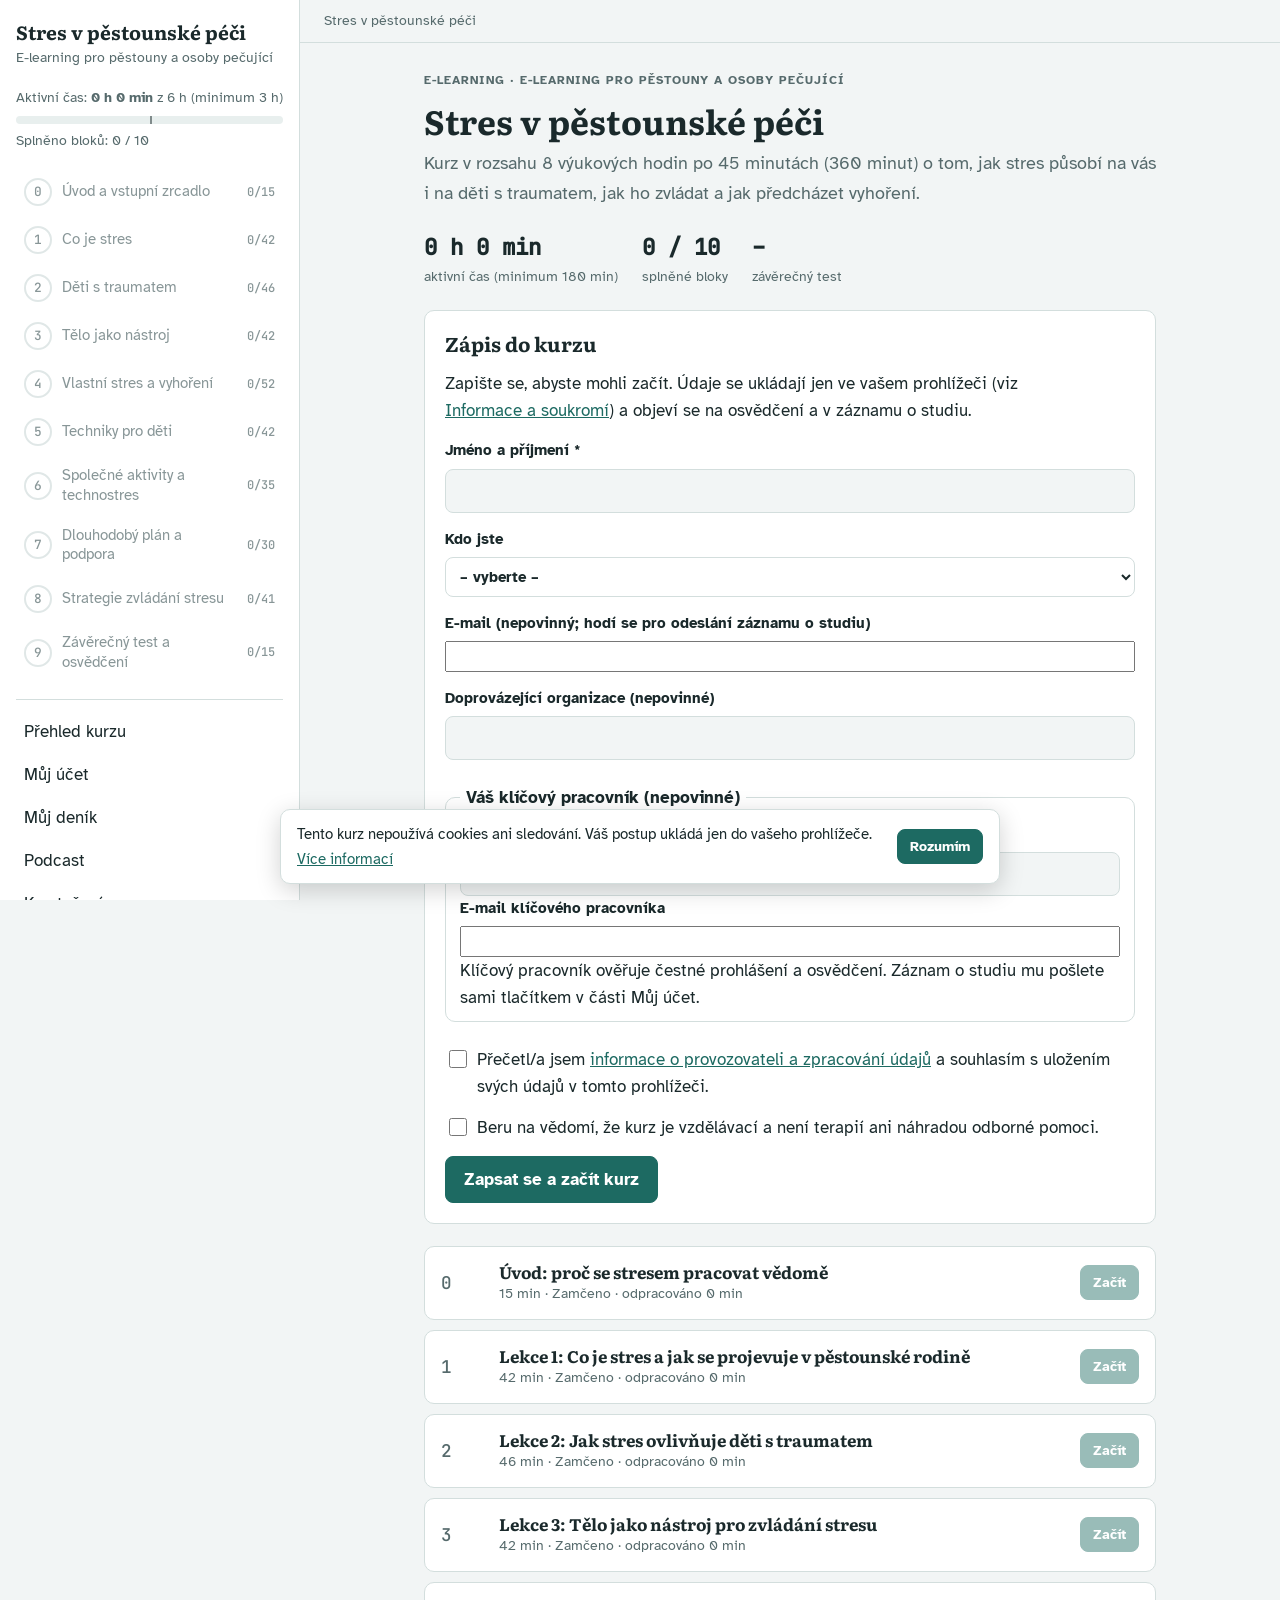
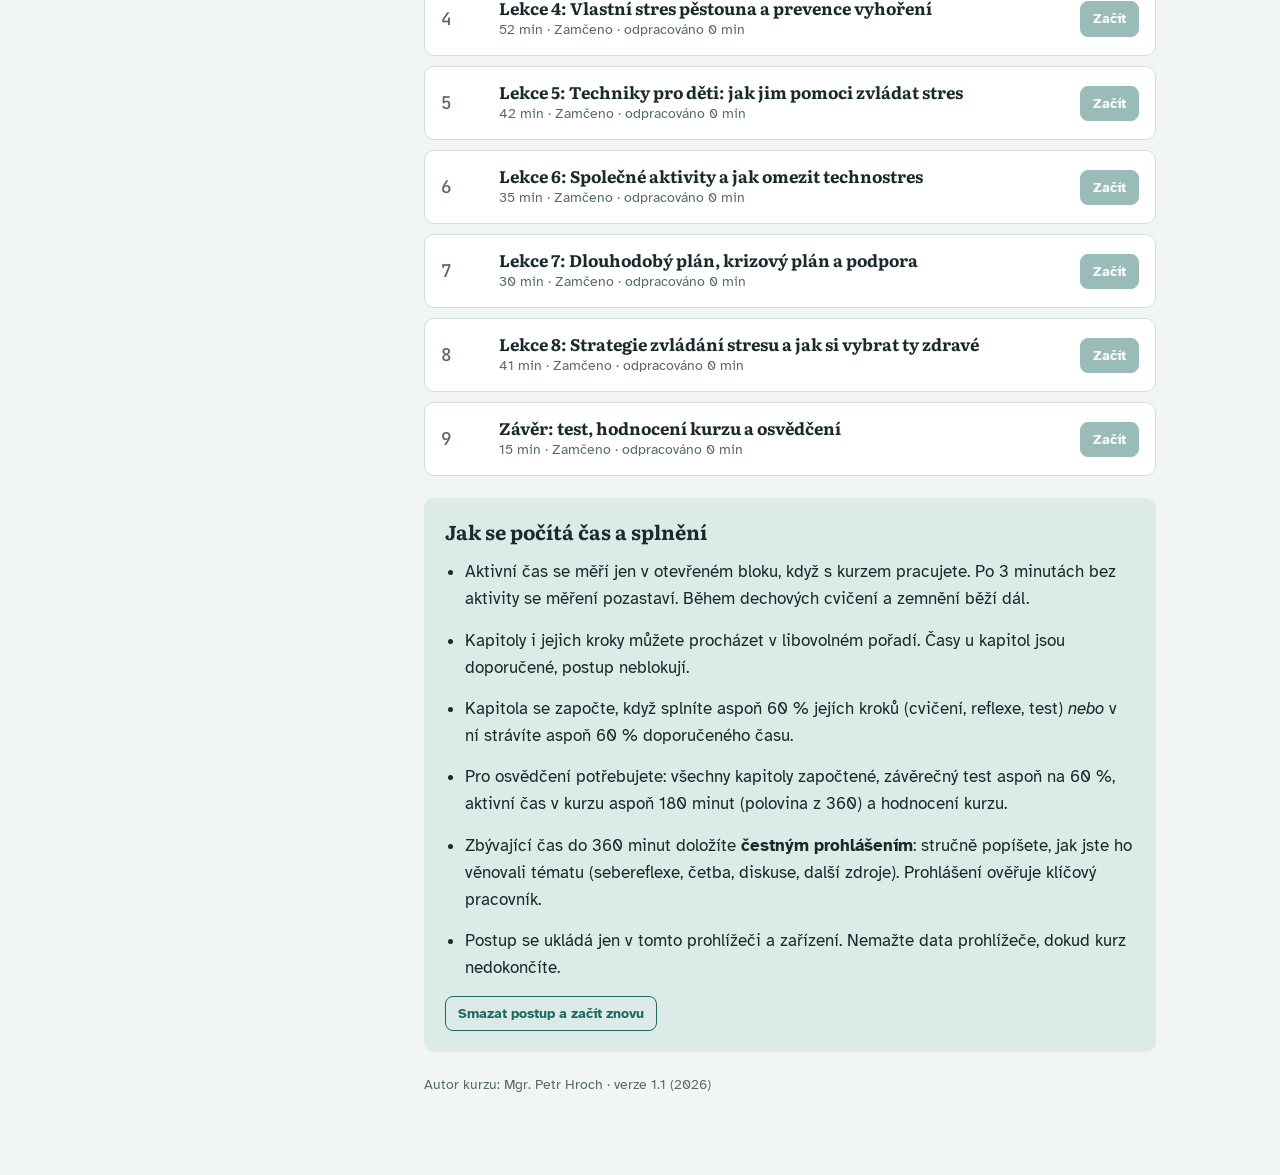
==== v1.1/index.html @ f4bc8dc5 "Obnovena verze 1.0 v koreni, verze 1.1 ve slozce v1.1/, workflow nasazuje i fonts a download Co-Auth" ====
<!doctype html>
<html lang="cs">
<head>
<meta charset="utf-8">
<meta name="viewport" content="width=device-width, initial-scale=1, viewport-fit=cover">
<title>Stres v pěstounské péči</title>
<meta name="description" content="E-learningový kurz pro pěstouny a osoby pečující: Stres v pěstounské péči (8 výukových hodin).">
<link rel="icon" href="data:image/svg+xml,%3Csvg xmlns=%22http://www.w3.org/2000/svg%22 viewBox=%220 0 32 32%22%3E%3Ccircle cx=%2216%22 cy=%2216%22 r=%2215%22 fill=%22%231d6a62%22/%3E%3Ccircle cx=%2216%22 cy=%2216%22 r=%226%22 fill=%22%23f3e6cf%22/%3E%3C/svg%3E">
<link rel="stylesheet" href="css/fonts.css">
<link rel="stylesheet" href="css/style.css">
</head>
<body>
<div id="app" class="shell">
  <noscript>Kurz potřebuje zapnutý JavaScript.</noscript>
</div>
<script src="js/content-1.js"></script>
<script src="js/content-2.js"></script>
<script src="js/content-3.js"></script>
<script src="js/content-4.js"></script>
<script src="js/content-notes.js"></script>
<script src="js/content-podcast.js"></script>
<script src="js/downloads.js"></script>
<script src="js/avatars.js"></script>
<script src="js/audio.js"></script>
<script src="js/app.js"></script>
</body>
</html>
---- v1.1/css/fonts.css ----
/* Písma přibalená k aplikaci (bez dotazů na cizí servery). Atkinson Hyperlegible, Literata, JetBrains Mono: SIL Open Font License 1.1 (balíčky @fontsource). */
@font-face { font-family: 'Atkinson Hyperlegible'; font-style: normal; font-weight: 400; font-display: swap; src: url('../fonts/atkinson-hyperlegible-latin-ext-400-normal.woff2') format('woff2'); unicode-range: U+0100-02BA,U+02BD-02C5,U+02C7-02CC,U+02CE-02D7,U+02DD-02FF,U+0304,U+0308,U+0329,U+1D00-1DBF,U+1E00-1E9F,U+1EF2-1EFF,U+2020,U+20A0-20AB,U+20AD-20C0,U+2113,U+2C60-2C7F,U+A720-A7FF; }
@font-face { font-family: 'Atkinson Hyperlegible'; font-style: normal; font-weight: 400; font-display: swap; src: url('../fonts/atkinson-hyperlegible-latin-400-normal.woff2') format('woff2'); unicode-range: U+0000-00FF,U+0131,U+0152-0153,U+02BB-02BC,U+02C6,U+02DA,U+02DC,U+0304,U+0308,U+0329,U+2000-206F,U+20AC,U+2122,U+2191,U+2193,U+2212,U+2215,U+FEFF,U+FFFD; }
@font-face { font-family: 'Atkinson Hyperlegible'; font-style: italic; font-weight: 400; font-display: swap; src: url('../fonts/atkinson-hyperlegible-latin-ext-400-italic.woff2') format('woff2'); unicode-range: U+0100-02BA,U+02BD-02C5,U+02C7-02CC,U+02CE-02D7,U+02DD-02FF,U+0304,U+0308,U+0329,U+1D00-1DBF,U+1E00-1E9F,U+1EF2-1EFF,U+2020,U+20A0-20AB,U+20AD-20C0,U+2113,U+2C60-2C7F,U+A720-A7FF; }
@font-face { font-family: 'Atkinson Hyperlegible'; font-style: italic; font-weight: 400; font-display: swap; src: url('../fonts/atkinson-hyperlegible-latin-400-italic.woff2') format('woff2'); unicode-range: U+0000-00FF,U+0131,U+0152-0153,U+02BB-02BC,U+02C6,U+02DA,U+02DC,U+0304,U+0308,U+0329,U+2000-206F,U+20AC,U+2122,U+2191,U+2193,U+2212,U+2215,U+FEFF,U+FFFD; }
@font-face { font-family: 'Atkinson Hyperlegible'; font-style: normal; font-weight: 700; font-display: swap; src: url('../fonts/atkinson-hyperlegible-latin-ext-700-normal.woff2') format('woff2'); unicode-range: U+0100-02BA,U+02BD-02C5,U+02C7-02CC,U+02CE-02D7,U+02DD-02FF,U+0304,U+0308,U+0329,U+1D00-1DBF,U+1E00-1E9F,U+1EF2-1EFF,U+2020,U+20A0-20AB,U+20AD-20C0,U+2113,U+2C60-2C7F,U+A720-A7FF; }
@font-face { font-family: 'Atkinson Hyperlegible'; font-style: normal; font-weight: 700; font-display: swap; src: url('../fonts/atkinson-hyperlegible-latin-700-normal.woff2') format('woff2'); unicode-range: U+0000-00FF,U+0131,U+0152-0153,U+02BB-02BC,U+02C6,U+02DA,U+02DC,U+0304,U+0308,U+0329,U+2000-206F,U+20AC,U+2122,U+2191,U+2193,U+2212,U+2215,U+FEFF,U+FFFD; }
@font-face { font-family: 'Atkinson Hyperlegible'; font-style: italic; font-weight: 700; font-display: swap; src: url('../fonts/atkinson-hyperlegible-latin-ext-700-italic.woff2') format('woff2'); unicode-range: U+0100-02BA,U+02BD-02C5,U+02C7-02CC,U+02CE-02D7,U+02DD-02FF,U+0304,U+0308,U+0329,U+1D00-1DBF,U+1E00-1E9F,U+1EF2-1EFF,U+2020,U+20A0-20AB,U+20AD-20C0,U+2113,U+2C60-2C7F,U+A720-A7FF; }
@font-face { font-family: 'Atkinson Hyperlegible'; font-style: italic; font-weight: 700; font-display: swap; src: url('../fonts/atkinson-hyperlegible-latin-700-italic.woff2') format('woff2'); unicode-range: U+0000-00FF,U+0131,U+0152-0153,U+02BB-02BC,U+02C6,U+02DA,U+02DC,U+0304,U+0308,U+0329,U+2000-206F,U+20AC,U+2122,U+2191,U+2193,U+2212,U+2215,U+FEFF,U+FFFD; }
@font-face { font-family: 'Literata'; font-style: normal; font-weight: 500; font-display: swap; src: url('../fonts/literata-latin-ext-500-normal.woff2') format('woff2'); unicode-range: U+0100-02BA,U+02BD-02C5,U+02C7-02CC,U+02CE-02D7,U+02DD-02FF,U+0304,U+0308,U+0329,U+1D00-1DBF,U+1E00-1E9F,U+1EF2-1EFF,U+2020,U+20A0-20AB,U+20AD-20C0,U+2113,U+2C60-2C7F,U+A720-A7FF; }
@font-face { font-family: 'Literata'; font-style: normal; font-weight: 500; font-display: swap; src: url('../fonts/literata-latin-500-normal.woff2') format('woff2'); unicode-range: U+0000-00FF,U+0131,U+0152-0153,U+02BB-02BC,U+02C6,U+02DA,U+02DC,U+0304,U+0308,U+0329,U+2000-206F,U+20AC,U+2122,U+2191,U+2193,U+2212,U+2215,U+FEFF,U+FFFD; }
@font-face { font-family: 'Literata'; font-style: normal; font-weight: 700; font-display: swap; src: url('../fonts/literata-latin-ext-700-normal.woff2') format('woff2'); unicode-range: U+0100-02BA,U+02BD-02C5,U+02C7-02CC,U+02CE-02D7,U+02DD-02FF,U+0304,U+0308,U+0329,U+1D00-1DBF,U+1E00-1E9F,U+1EF2-1EFF,U+2020,U+20A0-20AB,U+20AD-20C0,U+2113,U+2C60-2C7F,U+A720-A7FF; }
@font-face { font-family: 'Literata'; font-style: normal; font-weight: 700; font-display: swap; src: url('../fonts/literata-latin-700-normal.woff2') format('woff2'); unicode-range: U+0000-00FF,U+0131,U+0152-0153,U+02BB-02BC,U+02C6,U+02DA,U+02DC,U+0304,U+0308,U+0329,U+2000-206F,U+20AC,U+2122,U+2191,U+2193,U+2212,U+2215,U+FEFF,U+FFFD; }
@font-face { font-family: 'JetBrains Mono'; font-style: normal; font-weight: 500; font-display: swap; src: url('../fonts/jetbrains-mono-latin-ext-500-normal.woff2') format('woff2'); unicode-range: U+0100-02BA,U+02BD-02C5,U+02C7-02CC,U+02CE-02D7,U+02DD-02FF,U+0304,U+0308,U+0329,U+1D00-1DBF,U+1E00-1E9F,U+1EF2-1EFF,U+2020,U+20A0-20AB,U+20AD-20C0,U+2113,U+2C60-2C7F,U+A720-A7FF; }
@font-face { font-family: 'JetBrains Mono'; font-style: normal; font-weight: 500; font-display: swap; src: url('../fonts/jetbrains-mono-latin-500-normal.woff2') format('woff2'); unicode-range: U+0000-00FF,U+0131,U+0152-0153,U+02BB-02BC,U+02C6,U+02DA,U+02DC,U+0304,U+0308,U+0329,U+2000-206F,U+20AC,U+2122,U+2191,U+2193,U+2212,U+2215,U+FEFF,U+FFFD; }
---- v1.1/css/style.css ----
/* Layout: kurzová mapa vlevo (na mobilu výsuvná), čtecí sloupec ~68 znaků, horní lišta s měřením aktivního času.
   Barvy nesou význam „žebříku nervového systému“: klid (zelená), poplach (jantar), zamrznutí (břidlicově fialová). */
:root {
  --bg: #f2f5f5;
  --surface: #ffffff;
  --surface-2: #e8efee;
  --ink: #1a292b;
  --muted: #566a6c;
  --line: #d3dedd;
  --accent: #1d6a62;
  --accent-ink: #ffffff;
  --accent-soft: #dcebe8;
  --calm: #2f8150;
  --alert: #a8650f;
  --freeze: #5f5893;
  --danger: #b03a2e;
  --font-display: "Literata", Georgia, "Times New Roman", serif;
  --font-body: "Atkinson Hyperlegible", "Segoe UI", system-ui, -apple-system, sans-serif;
  --font-mono: "JetBrains Mono", ui-monospace, "SFMono-Regular", Menlo, Consolas, monospace;
  --step--1: 0.875rem;
  --step-0: 1.0625rem;
  --step-1: 1.25rem;
  --step-2: 1.6rem;
  --step-3: 2.1rem;
  --radius: 10px;
  --sidebar: 300px;
}
@media (prefers-color-scheme: dark) {
  :root:not([data-theme="light"]) {
    --bg: #0f1719; --surface: #162123; --surface-2: #1c2a2c; --ink: #e2ecec; --muted: #9db0b1;
    --line: #2a3b3d; --accent: #62b9ad; --accent-ink: #0b1517; --accent-soft: #1a3431;
    --calm: #72c690; --alert: #e3a64f; --freeze: #aaa3d6; --danger: #ef7d70;
    color-scheme: dark;
  }
}
:root[data-theme="dark"] {
  --bg: #0f1719; --surface: #162123; --surface-2: #1c2a2c; --ink: #e2ecec; --muted: #9db0b1;
  --line: #2a3b3d; --accent: #62b9ad; --accent-ink: #0b1517; --accent-soft: #1a3431;
  --calm: #72c690; --alert: #e3a64f; --freeze: #aaa3d6; --danger: #ef7d70;
  color-scheme: dark;
}

* { box-sizing: border-box; }
html, body { height: 100%; }
body {
  margin: 0;
  background: var(--bg);
  color: var(--ink);
  font-family: var(--font-body);
  font-size: var(--step-0);
  line-height: 1.6;
}
a { color: var(--accent); }
h1, h2, h3, h4 { font-family: var(--font-display); line-height: 1.25; text-wrap: balance; margin: 0; }
h1 { font-size: var(--step-3); }
h2 { font-size: var(--step-2); }
h3 { font-size: var(--step-1); }
p { margin: 0; }
button, input, textarea, select { font: inherit; color: inherit; }
:focus-visible { outline: 3px solid var(--accent); outline-offset: 2px; }

/* ---------- shell ---------- */
.shell { display: grid; grid-template-columns: var(--sidebar) minmax(0, 1fr); min-height: 100%; }
.sidebar {
  background: var(--surface);
  border-right: 1px solid var(--line);
  padding: 20px 16px 32px;
  display: flex; flex-direction: column; gap: 18px;
  position: sticky; top: 0; height: 100vh; overflow-y: auto;
}
.brand { display: flex; flex-direction: column; gap: 4px; }
.brand-title { font-family: var(--font-display); font-weight: 700; font-size: 1.2rem; line-height: 1.2; }
.brand-sub { font-size: var(--step--1); color: var(--muted); }
.overall { display: flex; flex-direction: column; gap: 6px; font-size: var(--step--1); color: var(--muted); }
.bar { height: 8px; background: var(--surface-2); border-radius: 99px; overflow: hidden; }
.bar > span { display: block; height: 100%; background: var(--accent); border-radius: 99px; transition: width .4s; }
.nav { display: flex; flex-direction: column; gap: 4px; list-style: none; margin: 0; padding: 0; }
.nav-item {
  display: grid; grid-template-columns: 28px minmax(0,1fr) auto; gap: 10px; align-items: center;
  width: 100%; text-align: left; background: none; border: 0; border-radius: 8px; padding: 8px;
  cursor: pointer; color: var(--ink);
}
.nav-item:hover:not([disabled]) { background: var(--surface-2); }
.nav-item[aria-current="true"] { background: var(--accent-soft); }
.nav-item[disabled] { color: var(--muted); cursor: not-allowed; opacity: .7; }
.nav-num {
  width: 28px; height: 28px; border-radius: 50%; display: grid; place-items: center;
  font-family: var(--font-mono); font-size: .8rem; border: 2px solid var(--line);
}
.nav-item.done .nav-num { background: var(--calm); border-color: var(--calm); color: var(--surface); }
.nav-item.active .nav-num { border-color: var(--accent); }
.nav-label { font-size: .95rem; line-height: 1.3; }
.nav-min { font-family: var(--font-mono); font-size: .75rem; color: var(--muted); font-variant-numeric: tabular-nums; }
.side-links { display: flex; flex-direction: column; gap: 4px; border-top: 1px solid var(--line); padding-top: 12px; }
.side-links button { background: none; border: 0; text-align: left; padding: 6px 8px; border-radius: 8px; cursor: pointer; color: var(--ink); }
.side-links button:hover { background: var(--surface-2); }
.side-links button[disabled] { color: var(--muted); cursor: not-allowed; }

.main { min-width: 0; display: flex; flex-direction: column; }
.topbar {
  position: sticky; top: env(safe-area-inset-top, 0px); z-index: 5;
  display: flex; flex-wrap: wrap; align-items: center; gap: 10px 16px; justify-content: space-between;
  background: color-mix(in srgb, var(--bg) 88%, transparent);
  backdrop-filter: blur(6px);
  border-bottom: 1px solid var(--line);
  padding: 10px 24px;
}
.btn.menu-btn { display: none; }
.panel ul, .panel ol { margin: 0; }
.crumbs { font-size: var(--step--1); color: var(--muted); min-width: 0; }
.clock {
  display: inline-flex; align-items: center; gap: 8px; font-family: var(--font-mono); font-size: .85rem;
  font-variant-numeric: tabular-nums; background: var(--surface); border: 1px solid var(--line);
  border-radius: 99px; padding: 4px 12px;
}
.clock .dot { width: 8px; height: 8px; border-radius: 50%; background: var(--muted); }
.clock.running .dot { background: var(--calm); }
.clock.met { border-color: var(--calm); }

.content { width: 100%; max-width: 780px; margin: 0 auto; padding: 28px 24px 80px; display: flex; flex-direction: column; gap: 22px; }
.banner {
  background: var(--accent-soft); border: 1px solid var(--line); border-radius: var(--radius);
  padding: 10px 14px; font-size: var(--step--1);
}
.banner.warn { background: color-mix(in srgb, var(--alert) 14%, var(--surface)); }

.eyebrow { font-size: .78rem; letter-spacing: .08em; text-transform: uppercase; color: var(--muted); font-weight: 700; }
.lede { font-size: 1.15rem; color: var(--muted); }
.prose { display: flex; flex-direction: column; gap: 14px; max-width: 68ch; }
.prose h3 { margin-top: 10px; }
.prose ul, .prose ol { margin: 0; padding-left: 1.3em; display: flex; flex-direction: column; gap: 6px; }
.prose blockquote {
  margin: 0; padding: 12px 16px; border-left: 4px solid var(--accent); background: var(--surface);
  border-radius: 0 var(--radius) var(--radius) 0;
}
.prose .note { font-size: var(--step--1); color: var(--muted); }
.prose table { border-collapse: collapse; width: 100%; font-size: .95rem; }
.prose th, .prose td { border-bottom: 1px solid var(--line); padding: 8px 6px; text-align: left; vertical-align: top; }
.table-wrap { overflow-x: auto; }

.tag { display: inline-block; font-size: .72rem; font-weight: 700; letter-spacing: .05em; text-transform: uppercase; padding: 2px 8px; border-radius: 99px; border: 1px solid currentColor; }
.tag.fact { color: var(--calm); }
.tag.probable { color: var(--alert); }
.tag.hyp { color: var(--freeze); }
.calm { color: var(--calm); } .alert { color: var(--alert); } .freeze { color: var(--freeze); }

.panel { background: var(--surface); border: 1px solid var(--line); border-radius: var(--radius); padding: 20px; display: flex; flex-direction: column; gap: 14px; }
.panel.soft { background: var(--accent-soft); border-color: transparent; }

/* step header + pager */
.step-head { display: flex; flex-direction: column; gap: 8px; }
.steps { display: flex; flex-wrap: wrap; gap: 6px; }
.step-dot {
  border: 1px solid var(--line); background: var(--surface); border-radius: 99px; min-width: 32px; height: 28px;
  font-family: var(--font-mono); font-size: .75rem; cursor: pointer; padding: 0 8px; color: var(--ink);
}
.step-dot.done { background: var(--accent-soft); border-color: var(--accent); }
.step-dot.current { background: var(--accent); color: var(--accent-ink); border-color: var(--accent); }
.step-dot[disabled] { cursor: not-allowed; opacity: .5; }
.pager { display: flex; flex-wrap: wrap; gap: 10px; justify-content: space-between; align-items: center; border-top: 1px solid var(--line); padding-top: 18px; }
.pager .hint { font-size: var(--step--1); color: var(--muted); flex: 1 1 220px; }

.btn {
  display: inline-flex; align-items: center; justify-content: center; gap: 8px;
  border: 1px solid var(--accent); background: var(--accent); color: var(--accent-ink);
  border-radius: 8px; padding: 9px 18px; cursor: pointer; font-weight: 700; text-decoration: none;
}
.btn.ghost { background: transparent; color: var(--accent); }
.btn.small { padding: 5px 12px; font-size: .9rem; }
.btn[disabled] { opacity: .45; cursor: not-allowed; }
.row { display: flex; flex-wrap: wrap; gap: 10px; align-items: center; }

/* scene (scénář) */
.scene { display: flex; flex-direction: column; gap: 14px; }
.slug { font-family: var(--font-mono); font-size: .8rem; letter-spacing: .04em; text-transform: uppercase; color: var(--muted); border-bottom: 1px dashed var(--line); padding-bottom: 8px; }
.line { display: grid; grid-template-columns: 110px minmax(0,1fr); gap: 14px; }
.who { font-family: var(--font-mono); font-size: .78rem; text-transform: uppercase; letter-spacing: .05em; padding-top: 4px; color: var(--muted); }
.who.jan { color: var(--accent); } .who.klara { color: var(--freeze); } .who.marek { color: var(--alert); }
.said { max-width: 60ch; }
.direction { font-style: italic; color: var(--muted); grid-column: 2; }

/* form bits */
label.field { display: flex; flex-direction: column; gap: 6px; font-weight: 700; font-size: .95rem; }
input[type="text"], input[type="date"], textarea, select {
  width: 100%; background: var(--bg); border: 1px solid var(--line); border-radius: 8px; padding: 9px 12px; font-weight: 400;
}
textarea { min-height: 120px; resize: vertical; }
.counter { font-size: .8rem; color: var(--muted); font-family: var(--font-mono); }
.counter.ok { color: var(--calm); }
.checks { display: flex; flex-direction: column; gap: 8px; }
.check { display: grid; grid-template-columns: 22px minmax(0,1fr); gap: 10px; align-items: start; cursor: pointer; }
.check input { width: 18px; height: 18px; margin-top: 4px; accent-color: var(--accent); }

.likert { display: grid; grid-template-columns: minmax(0,1fr) repeat(5, 40px); gap: 6px 4px; align-items: center; }
.likert .lh { font-family: var(--font-mono); font-size: .75rem; text-align: center; color: var(--muted); }
.likert input { width: 20px; height: 20px; justify-self: center; accent-color: var(--accent); }
.likert .stmt { font-size: .95rem; padding-right: 8px; }

.opts { display: flex; flex-direction: column; gap: 8px; }
.opt {
  text-align: left; background: var(--bg); border: 1px solid var(--line); border-radius: 8px; padding: 10px 14px; cursor: pointer; color: var(--ink);
}
.opt:hover { border-color: var(--accent); }
.opt.right { border-color: var(--calm); background: color-mix(in srgb, var(--calm) 12%, var(--surface)); }
.opt.wrong { border-color: var(--danger); background: color-mix(in srgb, var(--danger) 10%, var(--surface)); }
.opt.picked { border-color: var(--accent); background: var(--accent-soft); }
.feedback { font-size: .95rem; padding: 10px 14px; border-radius: 8px; background: var(--surface-2); }
.feedback.good { background: color-mix(in srgb, var(--calm) 14%, var(--surface)); }
.feedback.bad { background: color-mix(in srgb, var(--alert) 12%, var(--surface)); } /* jemná jantarová místo červené: test nemá stresovat */

/* sort */
.sort-item { display: flex; flex-direction: column; gap: 8px; padding: 12px 0; border-bottom: 1px solid var(--line); }
.sort-item:last-child { border-bottom: 0; }
.chips { display: flex; flex-wrap: wrap; gap: 6px; }
.chip { border: 1px solid var(--line); background: var(--bg); border-radius: 99px; padding: 4px 12px; cursor: pointer; font-size: .9rem; color: var(--ink); }
.chip.right { border-color: var(--calm); background: color-mix(in srgb, var(--calm) 16%, var(--surface)); }
.chip.wrong { border-color: var(--danger); text-decoration: line-through; }

/* breath pacer */
.pacer { display: grid; place-items: center; gap: 14px; padding: 10px 0; }
.orb-wrap { width: 220px; height: 220px; max-width: 100%; display: grid; place-items: center; }
.orb {
  width: 90px; height: 90px; border-radius: 50%;
  background: radial-gradient(circle at 35% 35%, color-mix(in srgb, var(--accent) 55%, var(--surface)), var(--accent));
  transition-property: width, height; transition-timing-function: ease-in-out;
  display: grid; place-items: center; color: var(--accent-ink); font-family: var(--font-mono); font-size: 1.3rem;
}
.phase { font-family: var(--font-display); font-size: 1.4rem; }
.cycle { font-family: var(--font-mono); font-size: .85rem; color: var(--muted); }
@media (prefers-reduced-motion: reduce) { .orb { transition: none !important; } }

/* ladder & barometer */
.ladder { display: flex; flex-direction: column; gap: 8px; }
.rung { border-radius: var(--radius); padding: 12px 14px; border: 2px solid transparent; text-align: left; cursor: pointer; background: var(--surface-2); color: var(--ink); }
.rung strong { display: block; }
.rung.v { border-left: 8px solid var(--calm); }
.rung.s { border-left: 8px solid var(--alert); }
.rung.d { border-left: 8px solid var(--freeze); }
.rung.picked { border-color: var(--accent); }
.baro { display: grid; grid-template-columns: repeat(10, minmax(0,1fr)); gap: 4px; }
.baro button { height: 44px; border: 2px solid transparent; border-radius: 6px; cursor: pointer; font-family: var(--font-mono); color: #102022; font-weight: 700; }
.baro button.picked { border-color: var(--ink); transform: translateY(-3px); }

/* cards: home */
.mods { display: flex; flex-direction: column; gap: 10px; }
.mod-row {
  display: grid; grid-template-columns: 44px minmax(0,1fr) auto; gap: 14px; align-items: center;
  background: var(--surface); border: 1px solid var(--line); border-radius: var(--radius); padding: 14px 16px;
}
.mod-row .n { font-family: var(--font-mono); font-size: 1.1rem; color: var(--muted); }
.mod-row h3 { font-size: 1.05rem; }
.mod-row p { font-size: .9rem; color: var(--muted); }
.mod-row.done .n { color: var(--calm); }
.stat-row { display: flex; flex-wrap: wrap; gap: 24px; }
.stat { display: flex; flex-direction: column; }
.stat b { font-family: var(--font-mono); font-size: 1.4rem; font-variant-numeric: tabular-nums; }
.stat span { font-size: .85rem; color: var(--muted); }

/* certificate */
.cert {
  background: var(--surface); border: 1px solid var(--line); border-radius: 4px; padding: 40px 36px;
  display: flex; flex-direction: column; gap: 18px; text-align: center; position: relative;
  outline: 6px double var(--line); outline-offset: -14px;
}
.cert h1 { font-size: 2rem; }
.cert .name { font-family: var(--font-display); font-size: 1.8rem; border-bottom: 1px solid var(--line); padding-bottom: 6px; display: inline-block; }
.cert dl { display: grid; grid-template-columns: max-content minmax(0,1fr); gap: 6px 16px; text-align: left; margin: 0 auto; max-width: 520px; font-size: .95rem; }
.cert dt { color: var(--muted); }
.cert dd { margin: 0; font-variant-numeric: tabular-nums; }
.cert .code { font-family: var(--font-mono); letter-spacing: .12em; }
.cert .wm { position: absolute; inset: 0; display: grid; place-items: center; font-size: 4rem; font-weight: 700; color: color-mix(in srgb, var(--danger) 18%, transparent); transform: rotate(-18deg); pointer-events: none; }

.journal-entry { border-top: 1px solid var(--line); padding-top: 12px; display: flex; flex-direction: column; gap: 4px; }
.journal-entry .q { font-size: .85rem; color: var(--muted); }
.journal-entry .a { white-space: pre-wrap; }

.scrim { display: none; }

/* podmínky a osvědčení */
.lesson-prog { font-size: .85rem; color: var(--muted); }
.bar-min { position: relative; }
.bar-min::after { content: ""; position: absolute; top: -3px; bottom: -3px; left: var(--min); width: 2px; background: var(--ink); opacity: .5; }
.reqs { list-style: none; padding: 0; display: flex; flex-direction: column; gap: 6px; }
.req { display: grid; grid-template-columns: 24px minmax(0,1fr); gap: 8px; }
.req-ic { width: 22px; height: 22px; border-radius: 50%; display: grid; place-items: center; border: 2px solid var(--line); font-size: .75rem; }
.req.ok .req-ic { background: var(--calm); border-color: var(--calm); color: var(--surface); }
.cert-decl { text-align: left; max-width: 560px; margin: 0 auto; font-size: .9rem; display: flex; flex-direction: column; gap: 6px; border-top: 1px solid var(--line); padding-top: 12px; }
.cert-sign { display: grid; grid-template-columns: 1fr 1fr; gap: 24px; max-width: 560px; margin: 8px auto 0; font-size: .8rem; color: var(--muted); text-align: left; }
.cert-sign .sl { display: block; border-bottom: 1px solid var(--ink); height: 36px; margin-bottom: 4px; }

/* avatary */
.av-studio { display: flex; justify-content: center; gap: clamp(10px, 4vw, 36px); flex-wrap: wrap; padding: 6px 0 2px; }
.avatar { display: flex; flex-direction: column; align-items: center; gap: 6px; transition: transform .35s ease, opacity .35s ease; }
.avatar .av-svg { width: 100%; height: auto; display: block; }
.av-lg { width: clamp(84px, 22vw, 132px); opacity: .82; }
.av-lg.talking { opacity: 1; transform: translateY(-4px) scale(1.04); }
.av-lg .av-svg { border-radius: 50%; box-shadow: 0 0 0 3px transparent; transition: box-shadow .3s; }
.av-lg.talking .av-svg { box-shadow: 0 0 0 3px var(--accent), 0 8px 24px color-mix(in srgb, var(--accent) 30%, transparent); }
.av-name { font-weight: 700; font-size: .9rem; text-align: center; line-height: 1.2; }
.av-name small { display: block; font-weight: 400; color: var(--muted); font-size: .75rem; }
.av-sm { width: 46px; flex: 0 0 46px; }
.av-sm .av-svg { border-radius: 50%; }
.pl-av { display: flex; align-items: center; gap: 2px; }
.pl-av:empty { display: none; }
.pl-av .av-sm { transition: transform .25s ease, opacity .25s ease; opacity: .55; transform: scale(.82); }
.pl-av .av-sm.talking { opacity: 1; transform: scale(1.08); }
.pl-av .av-sm.talking .av-svg { box-shadow: 0 0 0 2px var(--accent); }
.av-eyes { transform-origin: 100px 113px; transition: transform .07s; }
.av-eyes.blink { transform: scaleY(.1); }
.av-head { transform-origin: 100px 160px; }
.avatar.talking .av-head { animation: av-nod 2.6s ease-in-out infinite; }
@keyframes av-nod { 0%,100% { transform: rotate(0deg); } 30% { transform: rotate(-1.6deg) translateY(-1px); } 65% { transform: rotate(1.2deg); } }
@media (prefers-reduced-motion: reduce) { .avatar.talking .av-head { animation: none; } .av-lg.talking { transform: none; } }

/* mluvené slovo */
.listen { display: flex; flex-wrap: wrap; gap: 8px; align-items: center; }
.listen-label { font-size: .85rem; color: var(--muted); margin-left: 6px; }
.btn.is-on { background: var(--accent-soft); color: var(--accent); }
.btn:not(.ghost).is-on { background: var(--accent); color: var(--accent-ink); box-shadow: 0 0 0 3px var(--accent-soft); }
.speaking { background: color-mix(in srgb, var(--accent) 16%, transparent); border-radius: 6px; box-shadow: 0 0 0 4px color-mix(in srgb, var(--accent) 16%, transparent); }
.ep { display: flex; flex-direction: column; gap: 6px; padding: 10px 0; border-top: 1px solid var(--line); }
.ep:first-of-type { border-top: 0; }
.ep summary { cursor: pointer; color: var(--accent); font-size: .9rem; }
.transcript { display: flex; flex-direction: column; gap: 8px; padding: 10px 0 4px; max-width: 68ch; }
.tline .who { display: inline; padding: 0; font-size: .8rem; }
html.has-player .content { padding-bottom: 150px; }
.player {
  position: fixed; left: 0; right: 0; bottom: 0; z-index: 30;
  background: var(--surface); border-top: 1px solid var(--line);
  box-shadow: 0 -6px 24px rgba(0,0,0,.08);
  padding: 10px 16px calc(10px + env(safe-area-inset-bottom, 0px));
  display: flex; flex-direction: column; gap: 10px; color: var(--ink); font-family: var(--font-body);
}
.pl-main { display: flex; align-items: center; gap: 8px; flex-wrap: wrap; max-width: 1100px; margin: 0 auto; width: 100%; }
.pl-btn { border: 1px solid var(--line); background: var(--bg); color: var(--ink); border-radius: 8px; min-width: 40px; height: 40px; cursor: pointer; font-size: 1rem; padding: 0 10px; }
.pl-btn.small { height: 32px; font-size: .85rem; }
.pl-play { background: var(--accent); color: var(--accent-ink); border-color: var(--accent); min-width: 48px; }
.pl-info { flex: 1 1 220px; min-width: 0; display: flex; flex-direction: column; gap: 2px; }
.pl-title { font-weight: 700; font-size: .9rem; white-space: nowrap; overflow: hidden; text-overflow: ellipsis; }
.pl-line { font-size: .85rem; color: var(--muted); white-space: nowrap; overflow: hidden; text-overflow: ellipsis; }
.pl-prog { height: 4px; background: var(--surface-2); border-radius: 99px; overflow: hidden; }
.pl-prog span { display: block; height: 100%; background: var(--accent); width: 0; transition: width .3s; }
.pl-rate { font-size: .85rem; display: inline-flex; gap: 6px; align-items: center; }
.pl-rate select { width: auto; padding: 4px 6px; }
.pl-settings { max-width: 1100px; margin: 0 auto; width: 100%; font-size: .9rem; }
.pl-grid { display: grid; grid-template-columns: minmax(0, 1fr) auto; gap: 8px 10px; align-items: end; max-width: 560px; }
.pl-grid label { display: flex; flex-direction: column; gap: 4px; font-weight: 700; }
.pl-note { color: var(--muted); font-size: .85rem; margin-top: 8px; }
@media (max-width: 600px) {
  .player { padding-top: 8px; gap: 6px; }
  .pl-main { gap: 6px; }
  .pl-info { order: 10; flex-basis: 100%; }
  .pl-rate { margin-left: auto; }
  .pl-rate-l { display: none; }
  .pl-btn { min-width: 38px; height: 38px; }
  html.has-player .content { padding-bottom: 170px; }
}

@media (max-width: 900px) {
  .shell { grid-template-columns: minmax(0, 1fr); }
  .sidebar { position: fixed; inset: 0 auto 0 0; width: min(86vw, 320px); z-index: 20; transform: translateX(-102%); transition: transform .25s; height: 100%; padding-top: calc(20px + env(safe-area-inset-top, 0px)); }
  .shell.nav-open .sidebar { transform: none; }
  .shell.nav-open .scrim { display: block; position: fixed; inset: 0; background: rgba(0,0,0,.35); z-index: 15; }
  .btn.menu-btn { display: inline-flex; }
  .topbar { padding: 10px 16px; }
  .clock { font-size: .72rem; }
  .content { padding: 22px 16px 64px; }
  .line { grid-template-columns: minmax(0,1fr); gap: 2px; }
  .direction { grid-column: 1; }
  .likert { grid-template-columns: minmax(0,1fr) repeat(5, 30px); }
  .cert { padding: 32px 18px; }
}

@media print {
  .player, .listen, .sidebar, .topbar, .pager, .no-print, .banner { display: none !important; }
  .shell { display: block; }
  body { background: #fff; color: #000; }
  .content { max-width: none; padding: 0; }
  .cert { outline-color: #999; border-color: #999; }
}

.dl-list { list-style: none; padding-left: 0; } .dl-list li { padding: 6px 0; border-bottom: 1px solid var(--line); } .dl-list a { font-weight: 600; }

/* zápis, účet, informace */
.linkbtn { background: none; border: 0; padding: 0; font: inherit; color: var(--accent); text-decoration: underline; cursor: pointer; }
.subset { border: 1px solid var(--line); border-radius: var(--radius); padding: 10px 14px; margin: 10px 0; } .subset legend { font-weight: 700; padding: 0 6px; }
select { font: inherit; padding: 9px 10px; border: 1px solid var(--line); border-radius: 8px; background: var(--surface); color: var(--ink); width: 100%; }
.kv { display: grid; grid-template-columns: minmax(130px, 220px) 1fr; gap: 6px 16px; margin: 0 0 10px; } .kv dt { font-weight: 700; color: var(--muted); } .kv dd { margin: 0; }
.progress-table { display: grid; gap: 2px; font-size: .95rem; } .pt-row { display: grid; grid-template-columns: 2.2fr 1.2fr .8fr .8fr 1.2fr; gap: 8px; padding: 7px 8px; border-bottom: 1px solid var(--line); } .pt-head { font-weight: 700; color: var(--muted); border-bottom: 2px solid var(--line); }
@media (max-width: 640px) { .kv { grid-template-columns: 1fr; } .pt-row { grid-template-columns: 1.6fr 1fr 1fr; } .pt-row span:nth-child(n+4) { display: none; } }
.cookie-notice { position: fixed; left: 16px; right: 16px; bottom: 16px; max-width: 720px; margin: 0 auto; z-index: 50; display: flex; gap: 14px; align-items: center; justify-content: space-between; background: var(--surface); border: 1px solid var(--line); border-radius: var(--radius); box-shadow: 0 6px 24px rgba(0,0,0,.18); padding: 12px 16px; font-size: .95rem; } .cookie-notice p { margin: 0; }
.cert-mode { margin-top: 10px; padding: 8px 12px; border: 1px dashed var(--alert); border-radius: 8px; font-size: .9rem; }
@media print { .cookie-notice { display: none !important; } }

/* tisk jen osvědčení */
#printroot { display: none; }
@page { size: A4; margin: 14mm; }
@media print {
  body.print-cert > *:not(#printroot) { display: none !important; }
  body.print-cert #printroot { display: block; }
  body.print-cert #printroot .cert { margin: 0 auto; box-shadow: none; break-inside: avoid; }
}

/* poznámky v textu: odborná a „po lopatě“ */
.nota { margin: 1.1rem 0; border-radius: 10px; border: 1px solid var(--line); background: var(--surface); }
.nota > summary { cursor: pointer; padding: .6rem .9rem; font-weight: 700; list-style: none; display: flex; align-items: center; gap: .55rem; }
.nota > summary::-webkit-details-marker { display: none; }
.nota > summary::before { content: "▸"; transition: transform .15s; }
.nota[open] > summary::before { transform: rotate(90deg); }
.nota .nota-chip { font-size: .72rem; letter-spacing: .05em; text-transform: uppercase; border: 1px solid currentColor; border-radius: 99px; padding: 1px 8px; }
.nota .nota-body { padding: 0 1rem .8rem 1rem; }
.nota .nota-body p, .nota .nota-body li { font-size: .96rem; }
.nota-lop { border-left: 4px solid #b9791d; background: color-mix(in srgb, #b9791d 8%, var(--surface)); }
.nota-lop .nota-chip { color: #8a5712; }
.nota-odb { border-left: 4px solid var(--freeze, #5f5893); }
.nota-odb .nota-chip { color: var(--freeze, #5f5893); }
.nota-odb .nota-body li { margin-bottom: .25rem; }
@media (prefers-color-scheme: dark) { :root:not([data-theme="light"]) .nota-lop .nota-chip { color: #e0b36a; } }
:root[data-theme="dark"] .nota-lop .nota-chip { color: #e0b36a; }
@media print { .nota { break-inside: avoid; } }
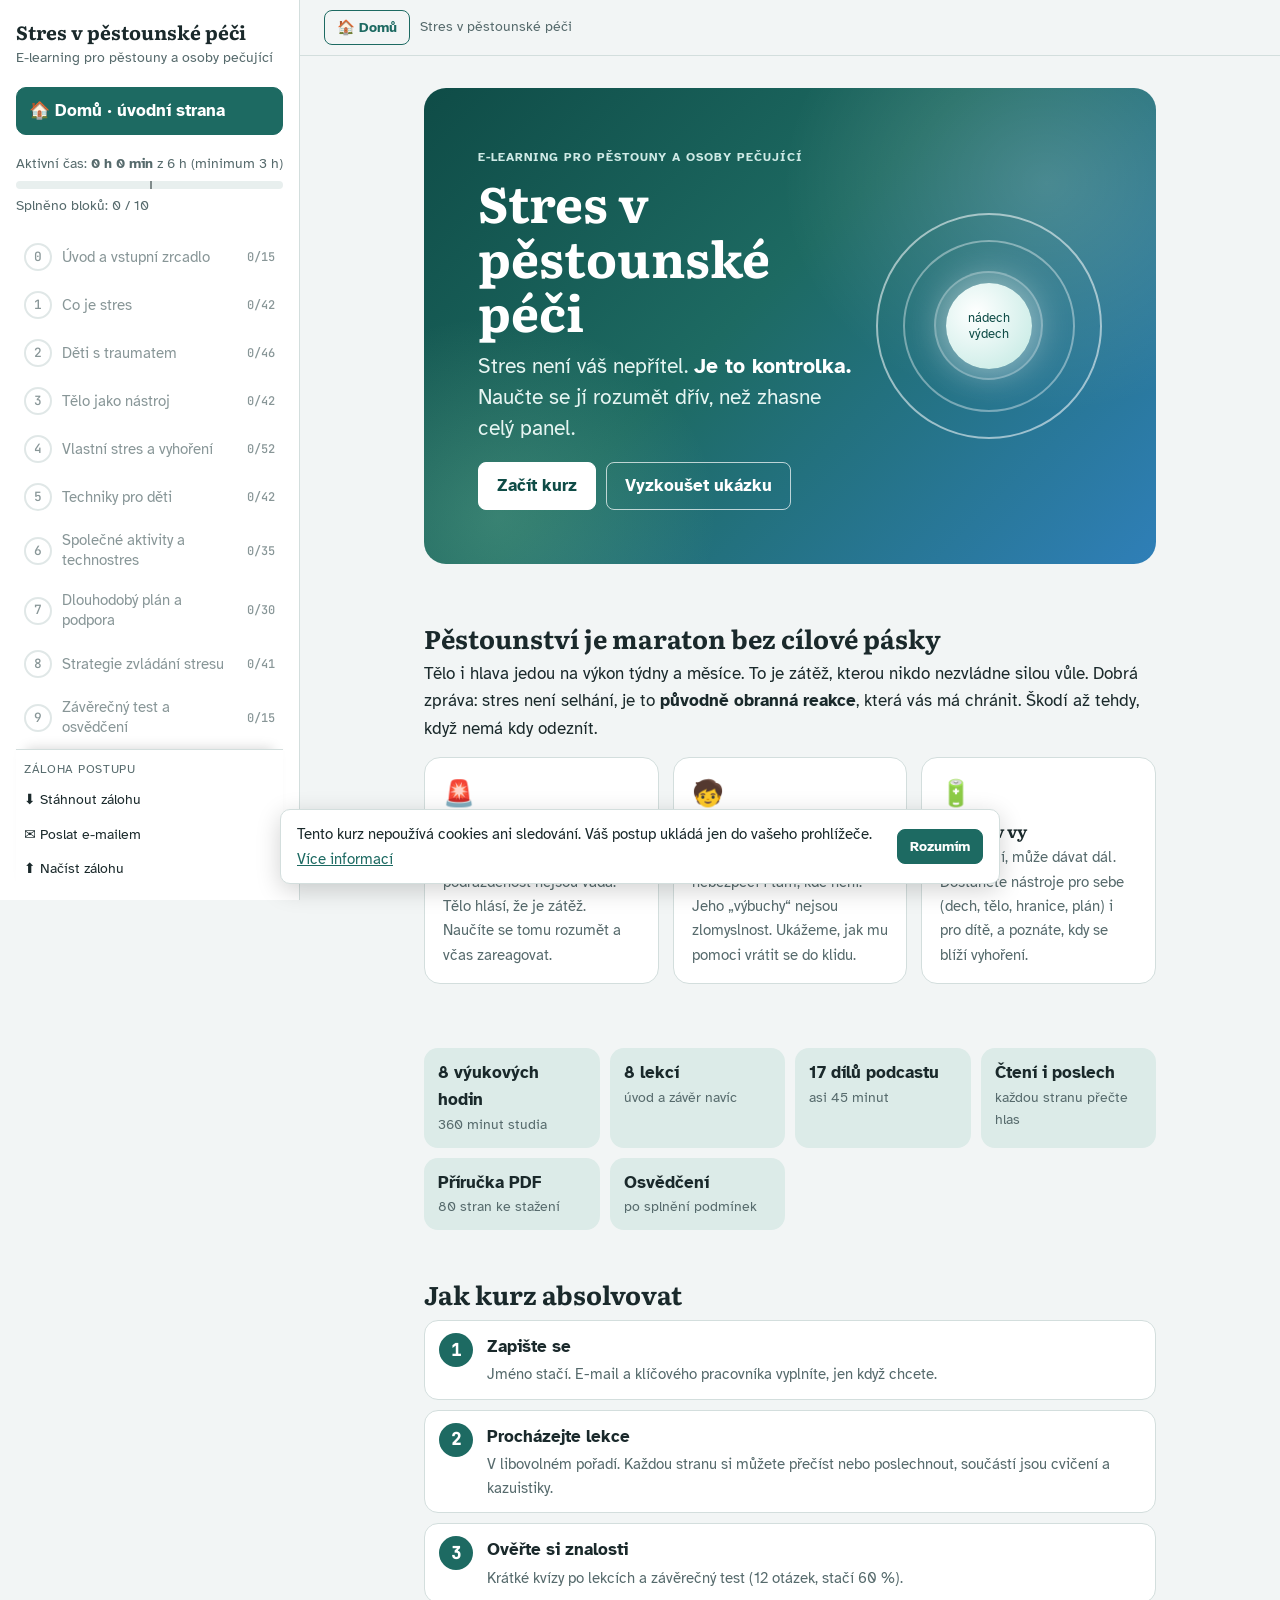
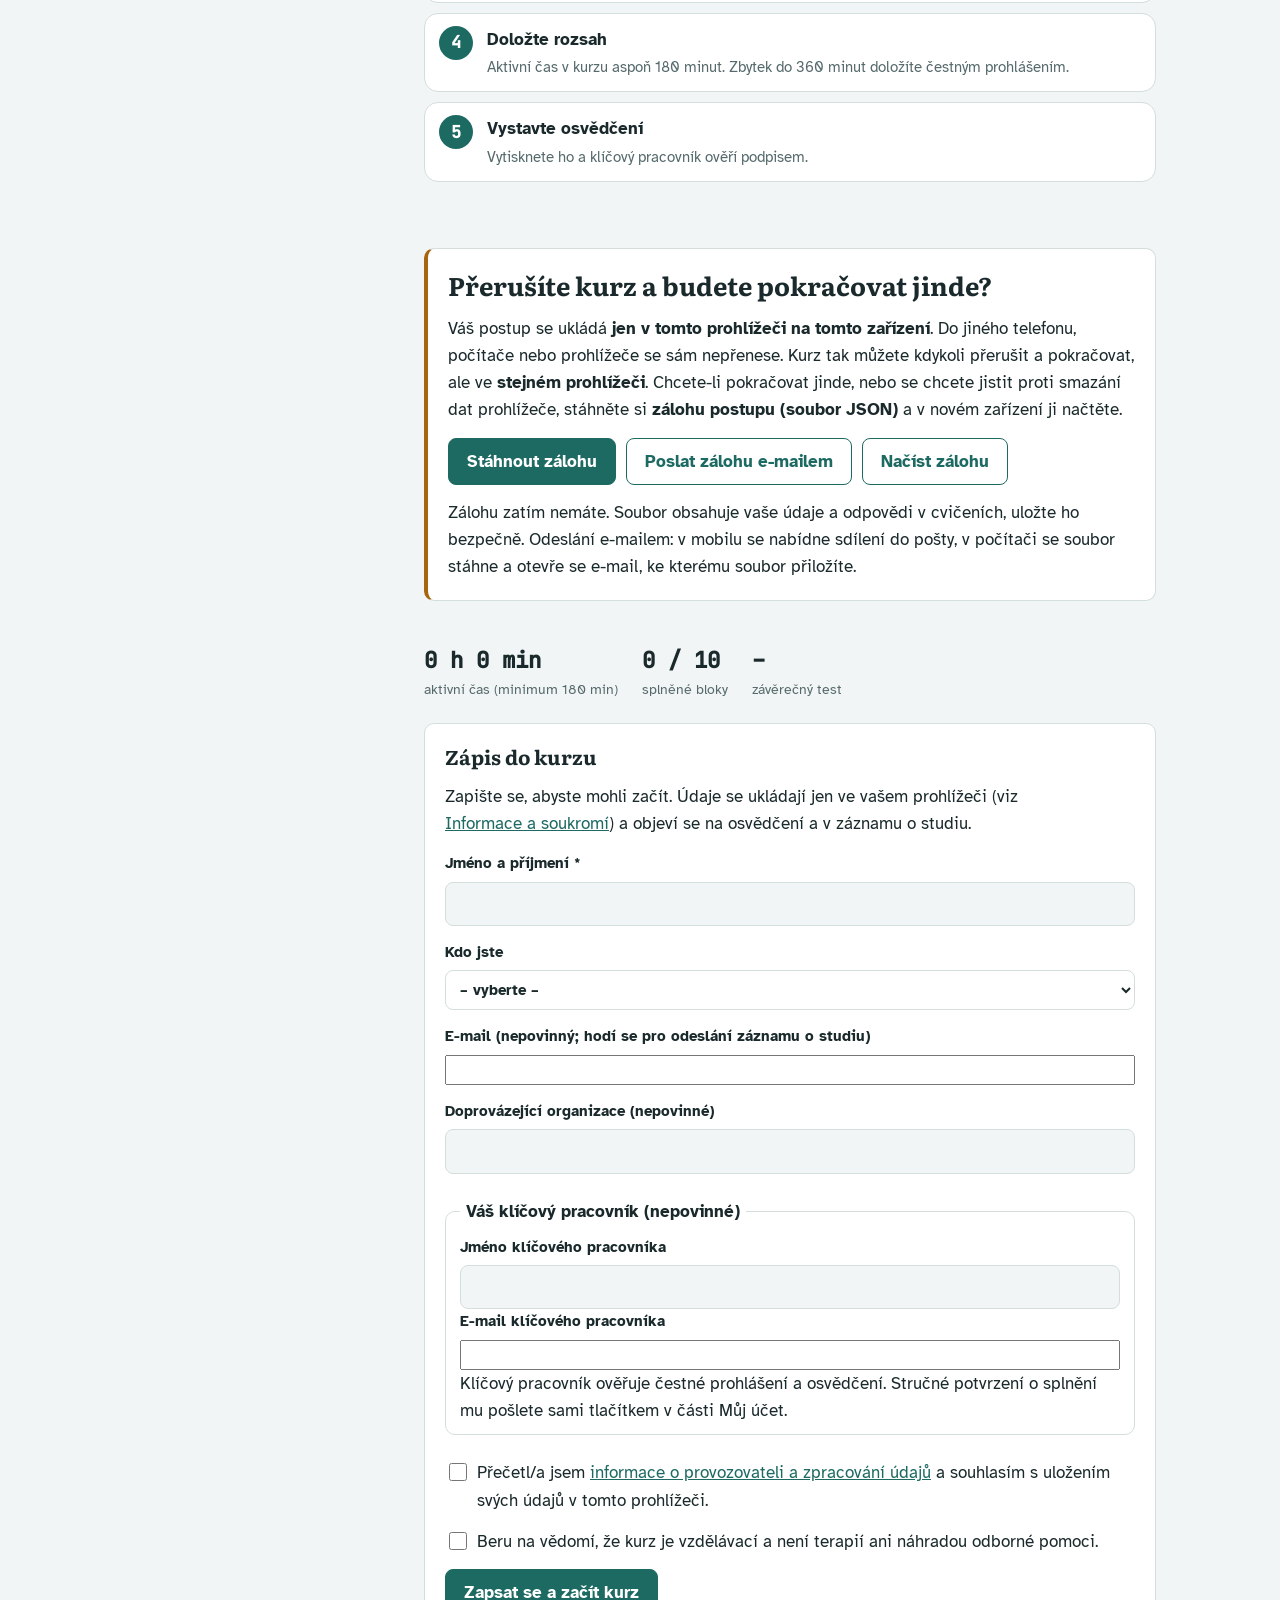
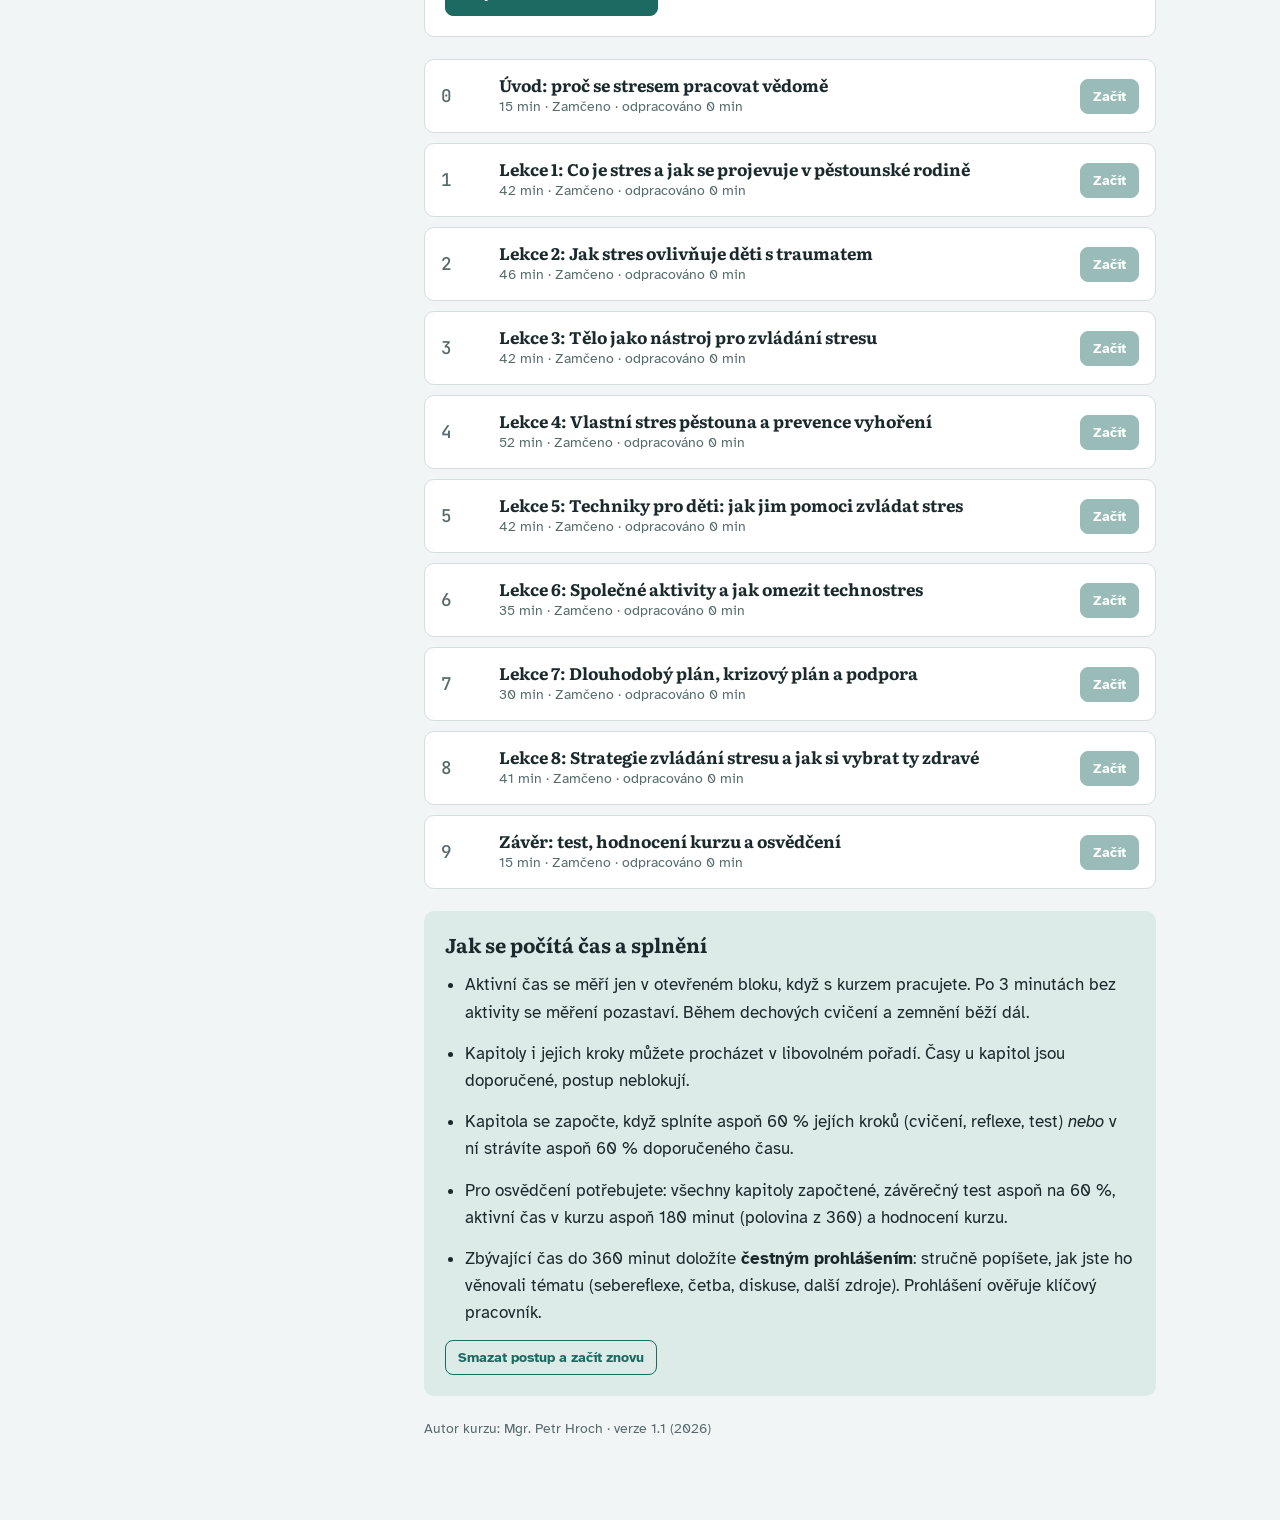
==== commit ddc36a1d: "v1.1: cache-busting skriptu a stylu, smazani postupu se promitne i do dalsich zalozek Co-Authored-By" ====
--- a/v1.1/index.html
+++ b/v1.1/index.html
@@ -6,22 +6,22 @@
 <title>Stres v pěstounské péči</title>
 <meta name="description" content="E-learningový kurz pro pěstouny a osoby pečující: Stres v pěstounské péči (8 výukových hodin).">
 <link rel="icon" href="data:image/svg+xml,%3Csvg xmlns=%22http://www.w3.org/2000/svg%22 viewBox=%220 0 32 32%22%3E%3Ccircle cx=%2216%22 cy=%2216%22 r=%2215%22 fill=%22%231d6a62%22/%3E%3Ccircle cx=%2216%22 cy=%2216%22 r=%226%22 fill=%22%23f3e6cf%22/%3E%3C/svg%3E">
-<link rel="stylesheet" href="css/fonts.css">
-<link rel="stylesheet" href="css/style.css">
+<link rel="stylesheet" href="css/fonts.css?v=20261015g">
+<link rel="stylesheet" href="css/style.css?v=20261015g">
 </head>
 <body>
 <div id="app" class="shell">
   <noscript>Kurz potřebuje zapnutý JavaScript.</noscript>
 </div>
-<script src="js/content-1.js"></script>
-<script src="js/content-2.js"></script>
-<script src="js/content-3.js"></script>
-<script src="js/content-4.js"></script>
-<script src="js/content-notes.js"></script>
-<script src="js/content-podcast.js"></script>
-<script src="js/downloads.js"></script>
-<script src="js/avatars.js"></script>
-<script src="js/audio.js"></script>
-<script src="js/app.js"></script>
+<script src="js/content-1.js?v=20261015g"></script>
+<script src="js/content-2.js?v=20261015g"></script>
+<script src="js/content-3.js?v=20261015g"></script>
+<script src="js/content-4.js?v=20261015g"></script>
+<script src="js/content-notes.js?v=20261015g"></script>
+<script src="js/content-podcast.js?v=20261015g"></script>
+<script src="js/downloads.js?v=20261015g"></script>
+<script src="js/avatars.js?v=20261015g"></script>
+<script src="js/audio.js?v=20261015g"></script>
+<script src="js/app.js?v=20261015g"></script>
 </body>
 </html>
--- a/v1.1/css/style.css
+++ b/v1.1/css/style.css
@@ -418,3 +418,70 @@
 @media (prefers-color-scheme: dark) { :root:not([data-theme="light"]) .nota-lop .nota-chip { color: #e0b36a; } }
 :root[data-theme="dark"] .nota-lop .nota-chip { color: #e0b36a; }
 @media print { .nota { break-inside: avoid; } }
+
+/* dechová cvičení: každá fáze má svou barvu a barva se mezi fázemi plynule mění */
+.orb { background-image: radial-gradient(circle at 35% 35%, rgba(255,255,255,.55), rgba(255,255,255,0) 62%); background-color: var(--accent); transition-property: width, height, background-color, box-shadow; }
+.orb.ph-in, .orb.ph-in2 { background-color: #2f7fb8; box-shadow: 0 0 28px rgba(47,127,184,.45); }
+.orb.ph-hold { background-color: #7a6bb5; box-shadow: 0 0 22px rgba(122,107,181,.40); }
+.orb.ph-out { background-color: #2f8150; box-shadow: 0 0 18px rgba(47,129,80,.40); }
+.phase.ph-in, .phase.ph-in2 { color: #2f7fb8; }
+.phase.ph-hold { color: #7a6bb5; }
+.phase.ph-out { color: #2f8150; }
+@media (prefers-color-scheme: dark) { :root:not([data-theme="light"]) .phase.ph-in, :root:not([data-theme="light"]) .phase.ph-in2 { color: #8fd0f2; } :root:not([data-theme="light"]) .phase.ph-hold { color: #cfc4f2; } :root:not([data-theme="light"]) .phase.ph-out { color: #9fe0b4; } }
+:root[data-theme="dark"] .phase.ph-in, :root[data-theme="dark"] .phase.ph-in2 { color: #8fd0f2; } :root[data-theme="dark"] .phase.ph-hold { color: #cfc4f2; } :root[data-theme="dark"] .phase.ph-out { color: #9fe0b4; }
+.ep-group { display: inline-flex; gap: 4px; align-items: center; flex-wrap: wrap; }
+
+.pl-seek { width: 100%; height: 18px; margin: 2px 0 0; accent-color: var(--accent); cursor: pointer; background: transparent; }
+
+/* úvodní strana */
+.hero { position: relative; overflow: hidden; border-radius: 22px; margin: 4px 0 28px; color: #f4fbfa; background: linear-gradient(135deg, #0f4c47 0%, #1d6a62 45%, #2f7fb8 100%); }
+.hero-bg { position: absolute; inset: 0; background: radial-gradient(60% 80% at 85% 20%, rgba(255,255,255,.18), transparent 60%), radial-gradient(50% 70% at 10% 90%, rgba(159,224,180,.22), transparent 60%); }
+.hero-in { position: relative; display: grid; grid-template-columns: minmax(0, 1.25fr) minmax(0, .75fr); gap: 20px; align-items: center; padding: clamp(24px, 5vw, 54px); }
+.hero .eyebrow { color: #cfeae6; }
+.hero h1 { color: #fff; font-size: clamp(1.9rem, 4.6vw, 3.1rem); line-height: 1.1; margin: 6px 0 12px; }
+.hero-lead { font-size: clamp(1.05rem, 2vw, 1.3rem); line-height: 1.5; color: #e6f5f2; max-width: 34em; }
+.hero-lead strong { color: #fff; }
+.hero-cta { margin-top: 18px; }
+.hero .btn.ghost { color: #fff; border-color: rgba(255,255,255,.7); background: transparent; }
+.hero .btn.ghost:hover { background: rgba(255,255,255,.14); }
+.hero .btn:not(.ghost) { background: #fff; color: #0f4c47; border-color: #fff; }
+.hero-orb { position: relative; width: min(280px, 100%); aspect-ratio: 1; margin: 0 auto; display: grid; place-items: center; }
+.hero-orb .ring { position: absolute; inset: 0; border-radius: 50%; border: 2px solid rgba(255,255,255,.55); animation: breathe 8s ease-in-out infinite; }
+.hero-orb .r2 { inset: 12%; border-color: rgba(255,255,255,.38); animation-delay: -.6s; }
+.hero-orb .r3 { inset: 26%; background: rgba(255,255,255,.10); border-color: rgba(255,255,255,.25); animation-delay: -1.2s; }
+.hero-orb .core { position: relative; width: 38%; aspect-ratio: 1; border-radius: 50%; display: grid; place-items: center; text-align: center; font-size: .8rem; line-height: 1.25; color: #0f4c47; background: radial-gradient(circle at 35% 35%, #fff, #bfe8e1); box-shadow: 0 0 40px rgba(255,255,255,.55); animation: breathe-core 8s ease-in-out infinite; }
+@keyframes breathe { 0%, 100% { transform: scale(.82); opacity: .6; } 50% { transform: scale(1.04); opacity: 1; } }
+@keyframes breathe-core { 0%, 100% { transform: scale(.9); } 50% { transform: scale(1.18); } }
+@media (prefers-reduced-motion: reduce) { .hero-orb .ring, .hero-orb .core { animation: none; } }
+@media (max-width: 760px) { .hero-in { grid-template-columns: 1fr; } .hero-orb { width: 180px; order: -1; } }
+.intro { margin: 8px 0 24px; }
+.intro h2 { margin-bottom: 6px; }
+.intro-lead { font-size: 1.08rem; max-width: 46em; }
+.cards3 { display: grid; grid-template-columns: repeat(auto-fit, minmax(220px, 1fr)); gap: 14px; margin-top: 14px; }
+.card3 { background: var(--surface); border: 1px solid var(--line); border-radius: 16px; padding: 16px 18px; }
+.card3 .ic { font-size: 1.6rem; }
+.card3 h3 { margin: 6px 0 4px; font-size: 1.05rem; }
+.card3 p { font-size: .95rem; color: var(--muted); margin: 0; }
+.facts { display: grid; grid-template-columns: repeat(auto-fit, minmax(150px, 1fr)); gap: 10px; margin: 18px 0 26px; }
+.fact { background: var(--accent-soft); border-radius: 14px; padding: 12px 14px; display: flex; flex-direction: column; }
+.fact b { font-size: 1.05rem; }
+.fact span { font-size: .85rem; color: var(--muted); }
+.how h2 { margin-bottom: 10px; }
+.how-steps { list-style: none; padding: 0; margin: 0 0 24px; display: grid; gap: 10px; counter-reset: none; }
+.how-steps li { display: flex; gap: 14px; align-items: flex-start; background: var(--surface); border: 1px solid var(--line); border-radius: 14px; padding: 12px 14px; }
+.how-steps .hn { flex: none; width: 34px; height: 34px; border-radius: 50%; background: var(--accent); color: var(--accent-ink); display: grid; place-items: center; font-weight: 700; font-family: var(--font-mono); }
+.how-steps p { margin: 2px 0 0; font-size: .95rem; color: var(--muted); }
+.backup-box { border-left: 4px solid var(--alert); margin: 20px 0; }
+
+.side-backup { display: flex; flex-direction: column; gap: 2px; border-top: 1px solid var(--line); margin-top: 10px; padding-top: 10px; }
+.side-backup .sb-title { font-size: .72rem; letter-spacing: .06em; text-transform: uppercase; color: var(--muted); padding: 0 8px 4px; }
+.side-backup button, .side-backup label { background: none; border: 0; text-align: left; padding: 6px 8px; border-radius: 8px; cursor: pointer; color: var(--ink); font: inherit; font-size: .92rem; display: block; }
+.side-backup button:hover, .side-backup label:hover { background: var(--surface-2); }
+.side-backup { position: sticky; bottom: -32px; background: var(--surface); margin-top: auto; padding: 10px 0 14px; box-shadow: 0 -10px 12px -10px rgba(0,0,0,.18); z-index: 2; }
+.side-backup button, .side-backup label { padding: 5px 8px; font-size: .88rem; }
+
+.brand-btn { background: none; border: 0; text-align: left; padding: 0; cursor: pointer; color: inherit; font: inherit; }
+.brand-btn:hover .brand-title { text-decoration: underline; }
+.side-home { width: 100%; text-align: left; border: 1px solid var(--line); background: var(--accent-soft); color: var(--ink); border-radius: 10px; padding: 9px 12px; font-weight: 700; cursor: pointer; font: inherit; font-weight: 700; }
+.side-home:hover, .side-home.active { background: var(--accent); color: var(--accent-ink); border-color: var(--accent); }
+.topbar .row { align-items: center; }
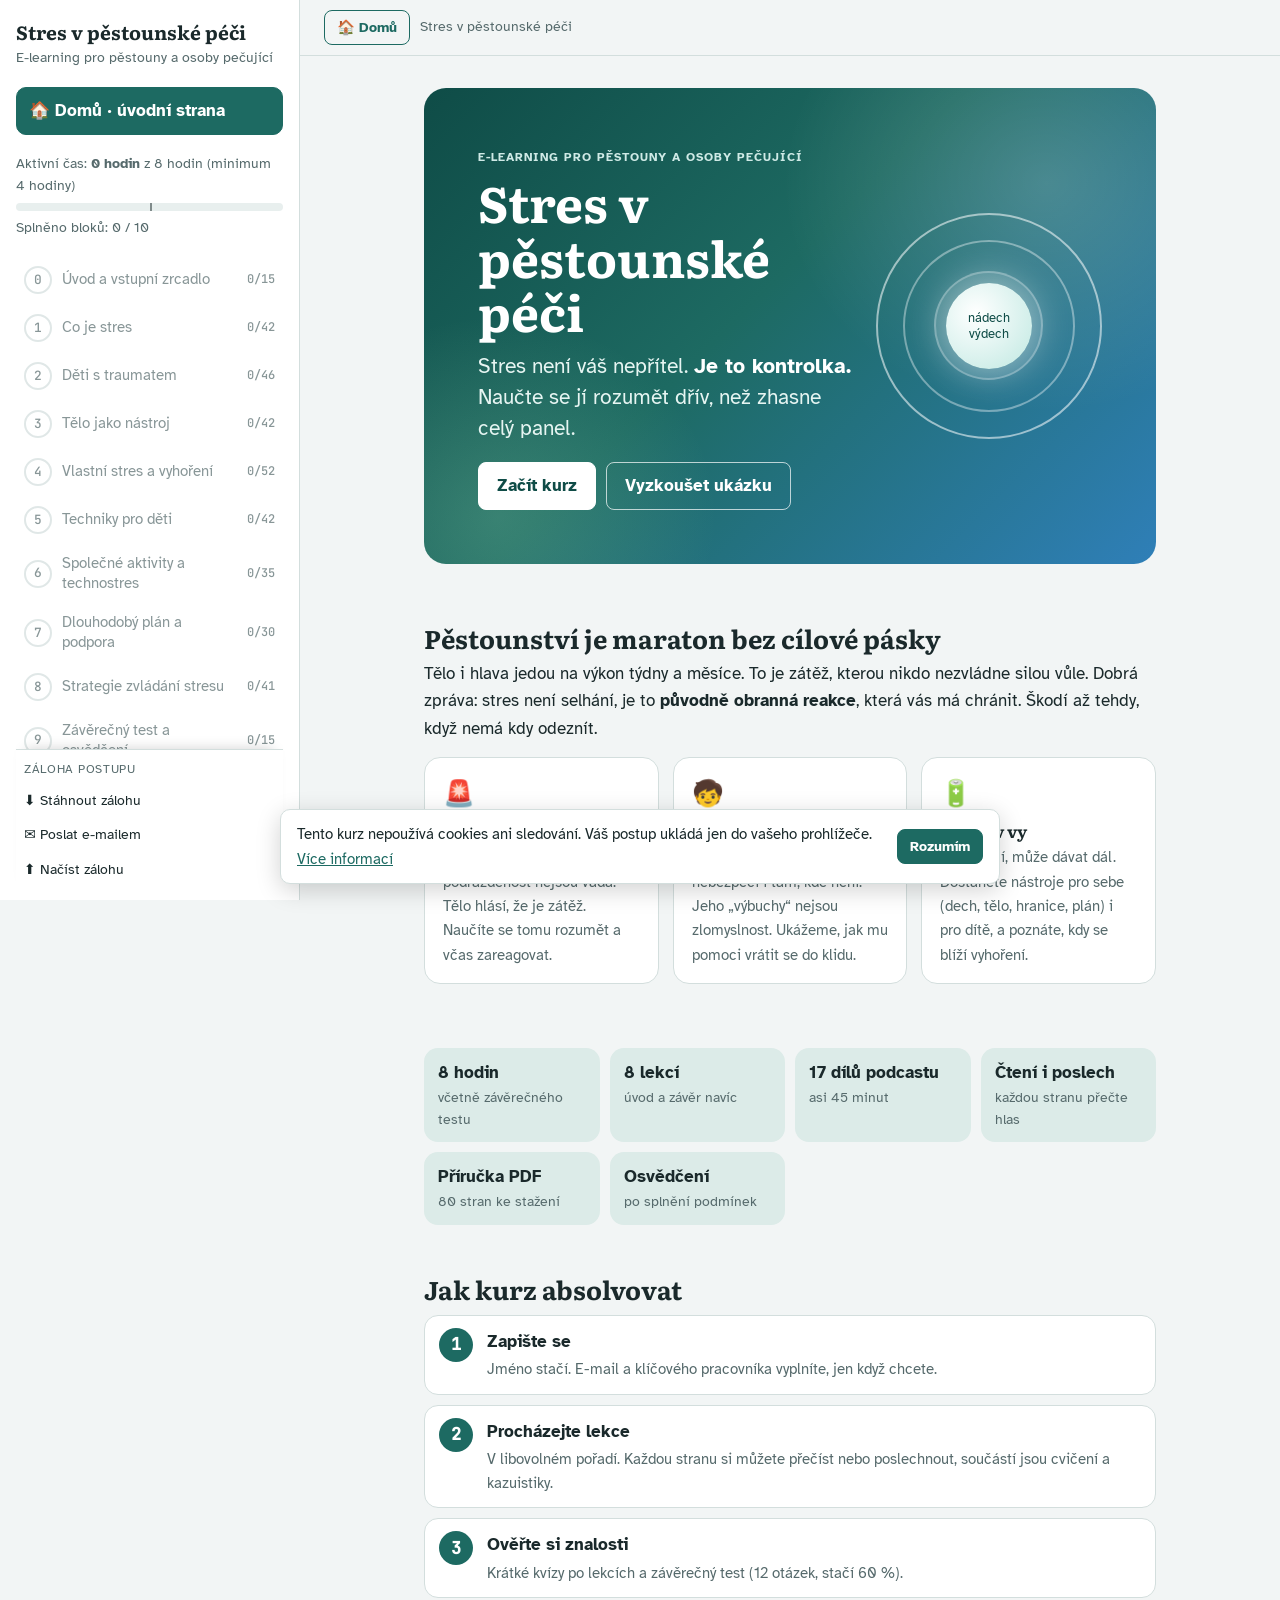
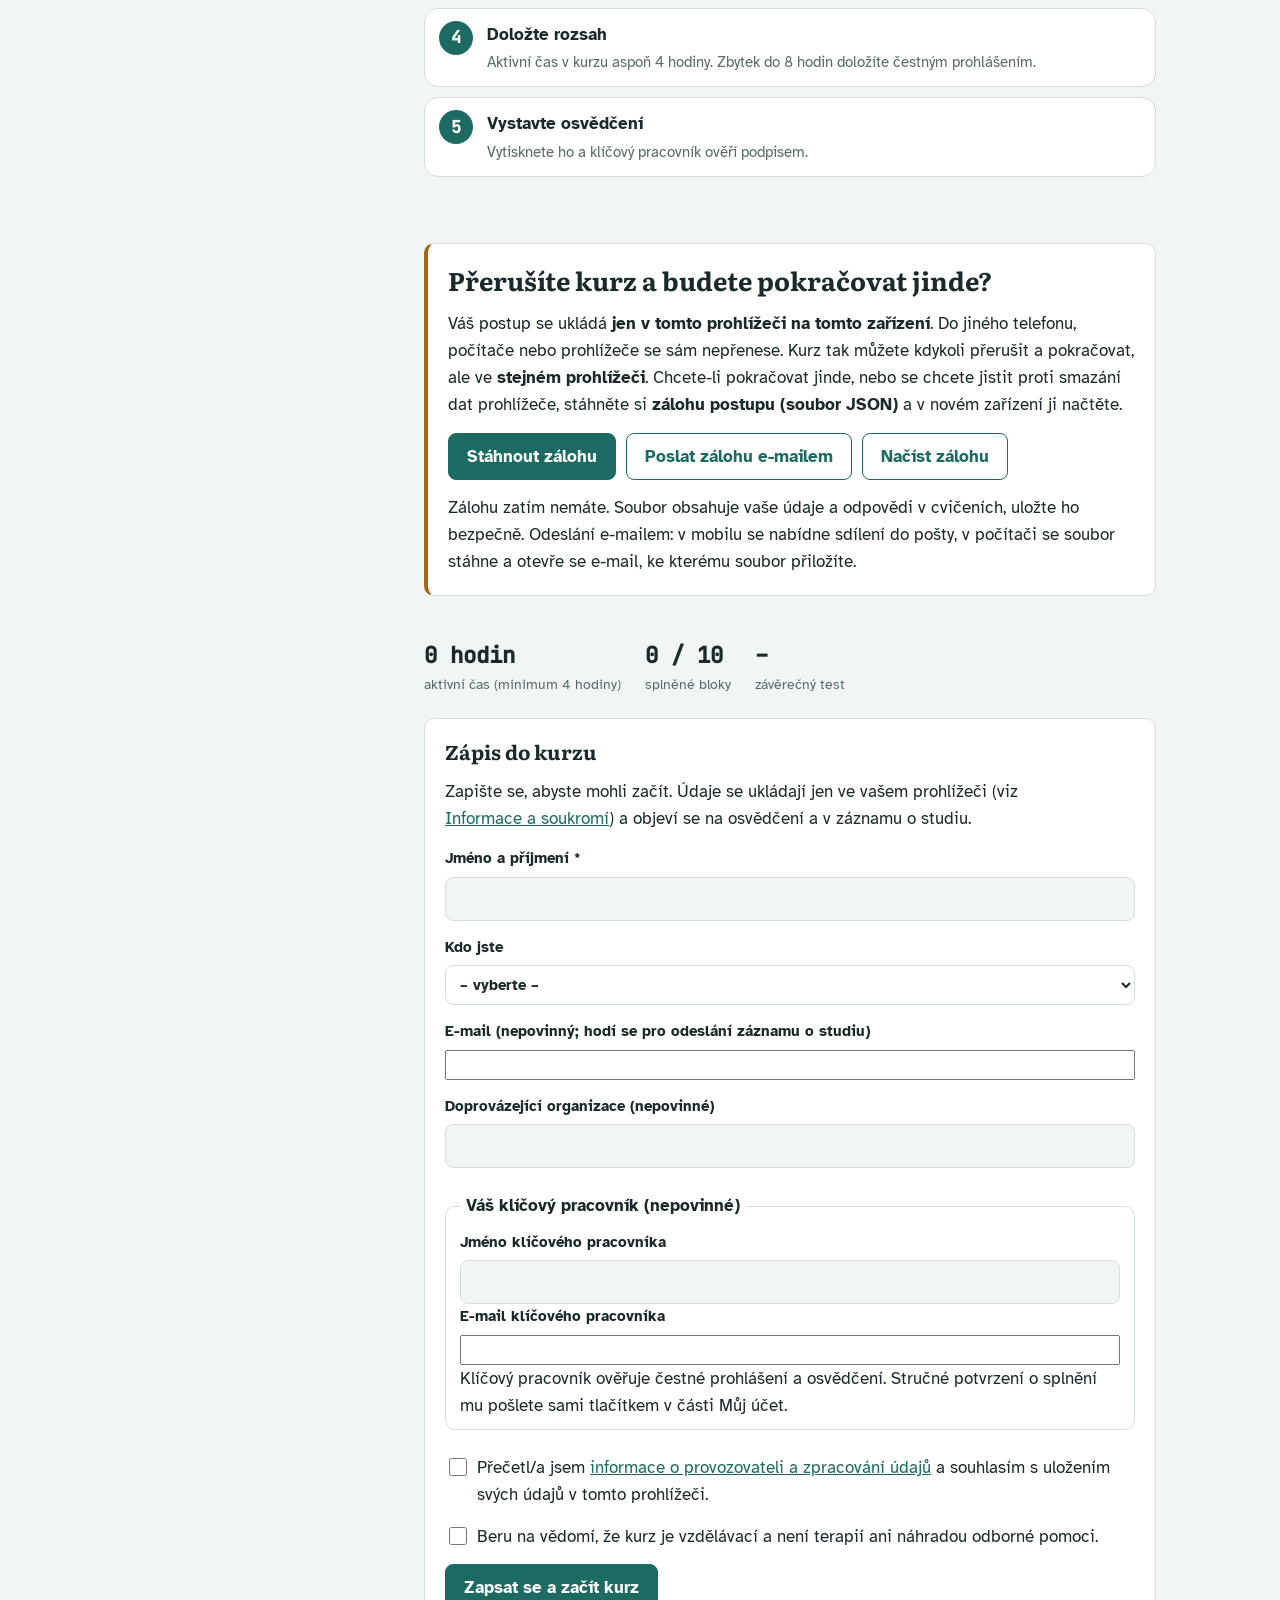
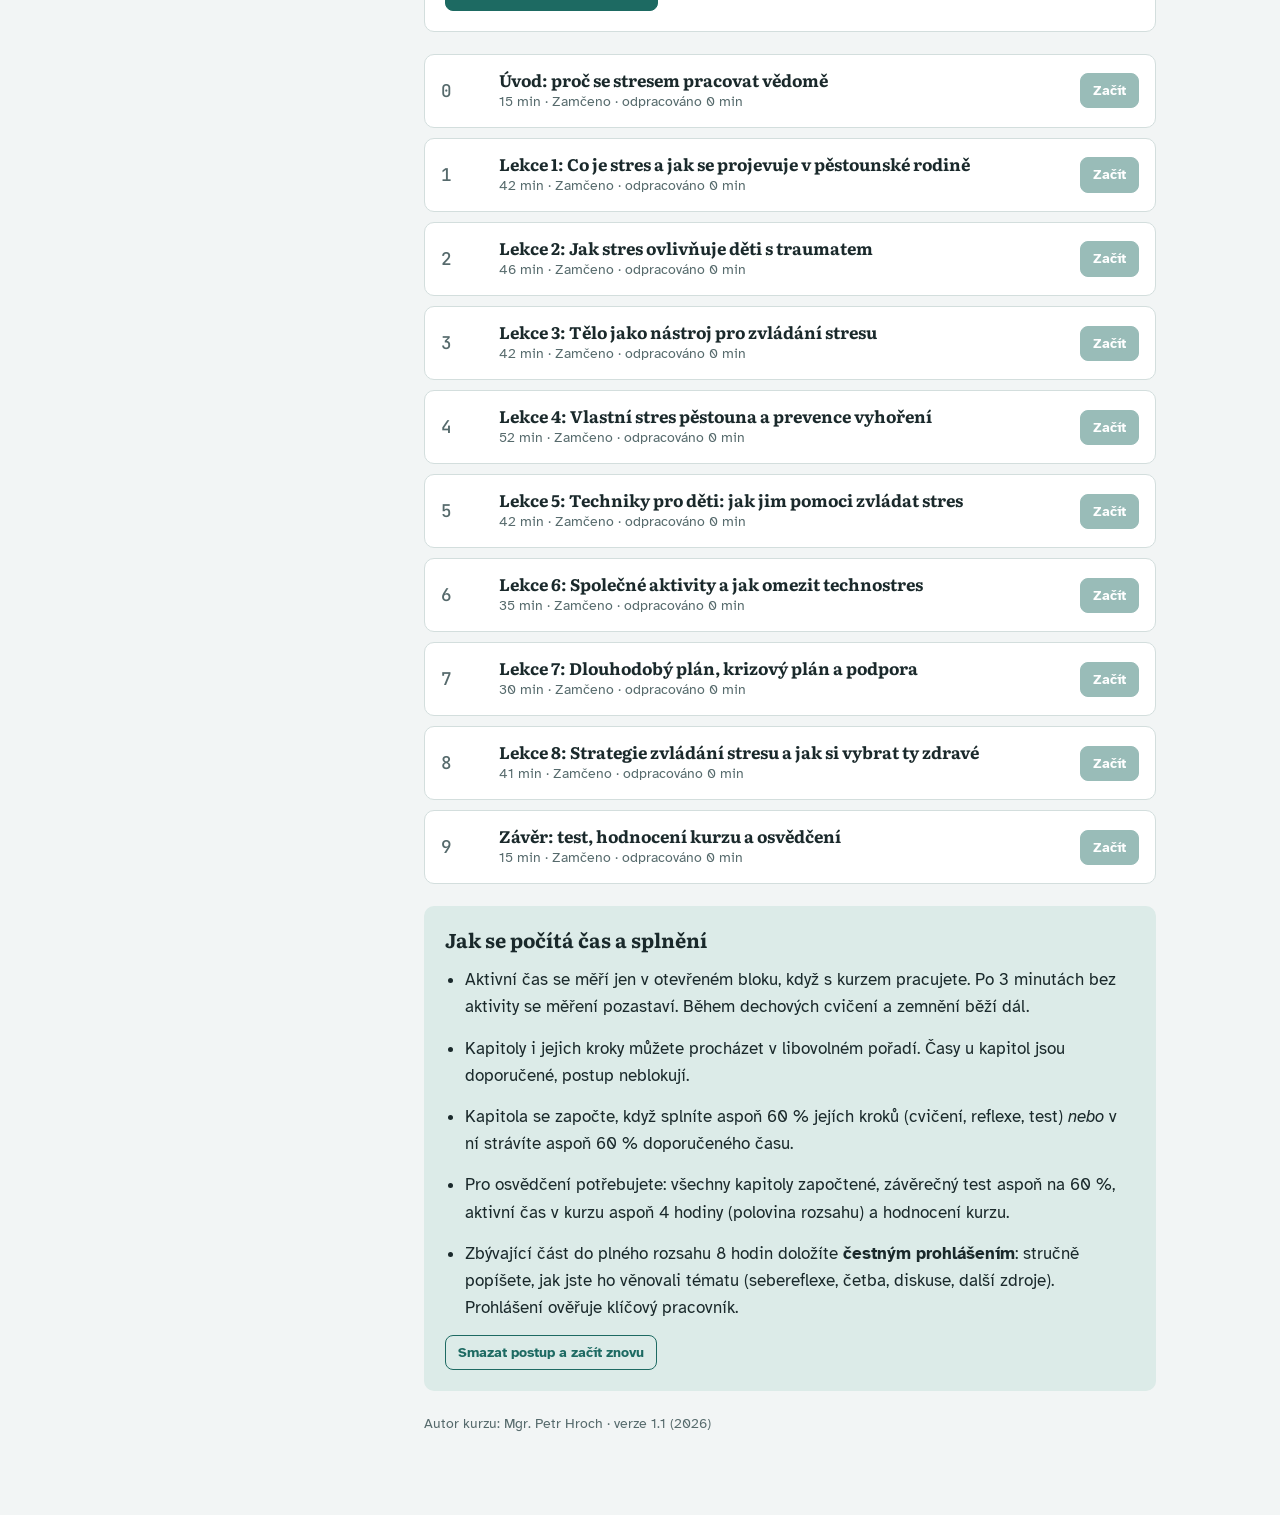
==== commit 2f9899be: "Rozsah 8 astronomických hodin (60 min), čas po hodinách, bez výukových hodin a minut" ====
--- a/v1.1/index.html
+++ b/v1.1/index.html
@@ -4,7 +4,7 @@
 <meta charset="utf-8">
 <meta name="viewport" content="width=device-width, initial-scale=1, viewport-fit=cover">
 <title>Stres v pěstounské péči</title>
-<meta name="description" content="E-learningový kurz pro pěstouny a osoby pečující: Stres v pěstounské péči (8 výukových hodin).">
+<meta name="description" content="E-learningový kurz pro pěstouny a osoby pečující: Stres v pěstounské péči (8 hodin).">
 <link rel="icon" href="data:image/svg+xml,%3Csvg xmlns=%22http://www.w3.org/2000/svg%22 viewBox=%220 0 32 32%22%3E%3Ccircle cx=%2216%22 cy=%2216%22 r=%2215%22 fill=%22%231d6a62%22/%3E%3Ccircle cx=%2216%22 cy=%2216%22 r=%226%22 fill=%22%23f3e6cf%22/%3E%3C/svg%3E">
 <link rel="stylesheet" href="css/fonts.css?v=20261015g">
 <link rel="stylesheet" href="css/style.css?v=20261015g">
--- a/v1.1/css/style.css
+++ b/v1.1/css/style.css
@@ -285,7 +285,7 @@
 .req-ic { width: 22px; height: 22px; border-radius: 50%; display: grid; place-items: center; border: 2px solid var(--line); font-size: .75rem; }
 .req.ok .req-ic { background: var(--calm); border-color: var(--calm); color: var(--surface); }
 .cert-decl { text-align: left; max-width: 560px; margin: 0 auto; font-size: .9rem; display: flex; flex-direction: column; gap: 6px; border-top: 1px solid var(--line); padding-top: 12px; }
-.cert-sign { display: grid; grid-template-columns: 1fr 1fr; gap: 24px; max-width: 560px; margin: 8px auto 0; font-size: .8rem; color: var(--muted); text-align: left; }
+.cert-sign { display: grid; grid-template-columns: 1fr; gap: 24px; max-width: 560px; margin: 8px auto 0; font-size: .8rem; color: var(--muted); text-align: left; }
 .cert-sign .sl { display: block; border-bottom: 1px solid var(--ink); height: 36px; margin-bottom: 4px; }
 
 /* avatary */
@@ -485,3 +485,14 @@
 .side-home { width: 100%; text-align: left; border: 1px solid var(--line); background: var(--accent-soft); color: var(--ink); border-radius: 10px; padding: 9px 12px; font-weight: 700; cursor: pointer; font: inherit; font-weight: 700; }
 .side-home:hover, .side-home.active { background: var(--accent); color: var(--accent-ink); border-color: var(--accent); }
 .topbar .row { align-items: center; }
+
+/* druhá strana osvědčení: název, anotace a skladba kurzu (musí se vejít na jednu A4) */
+.cert-back { max-width: 720px; margin: 24px auto 0; padding: 22px 28px; border: 1px solid var(--line); border-radius: var(--radius); background: var(--surface); text-align: left; font-size: .92rem; line-height: 1.4; }
+.cert-back h2 { font-size: 1.5rem; margin: 4px 0 0; } .cert-back h3 { font-size: 1.02rem; margin: 12px 0 6px; }
+.cert-back .cb-sub { color: var(--muted); margin: 2px 0 10px; } .cert-back .cb-ann { margin: 0; }
+.cert-back .cb-list { margin: 0; padding-left: 0; list-style: none; } .cert-back .cb-list li { margin-bottom: 5px; } .cert-back .cb-list span { display: block; color: var(--muted); }
+.cert-back .cb-foot { margin: 12px 0 0; font-size: .85rem; color: var(--muted); }
+@media print {
+  body.print-cert #printroot .cert-back { break-before: page; page-break-before: always; break-inside: avoid; box-shadow: none; border: 0; margin: 0 auto; padding: 0; font-size: 10pt; line-height: 1.35; color: #000; max-width: none; }
+  body.print-cert #printroot .cert-back h2 { font-size: 18pt; } body.print-cert #printroot .cert-back .cb-list span { color: #333; }
+}
